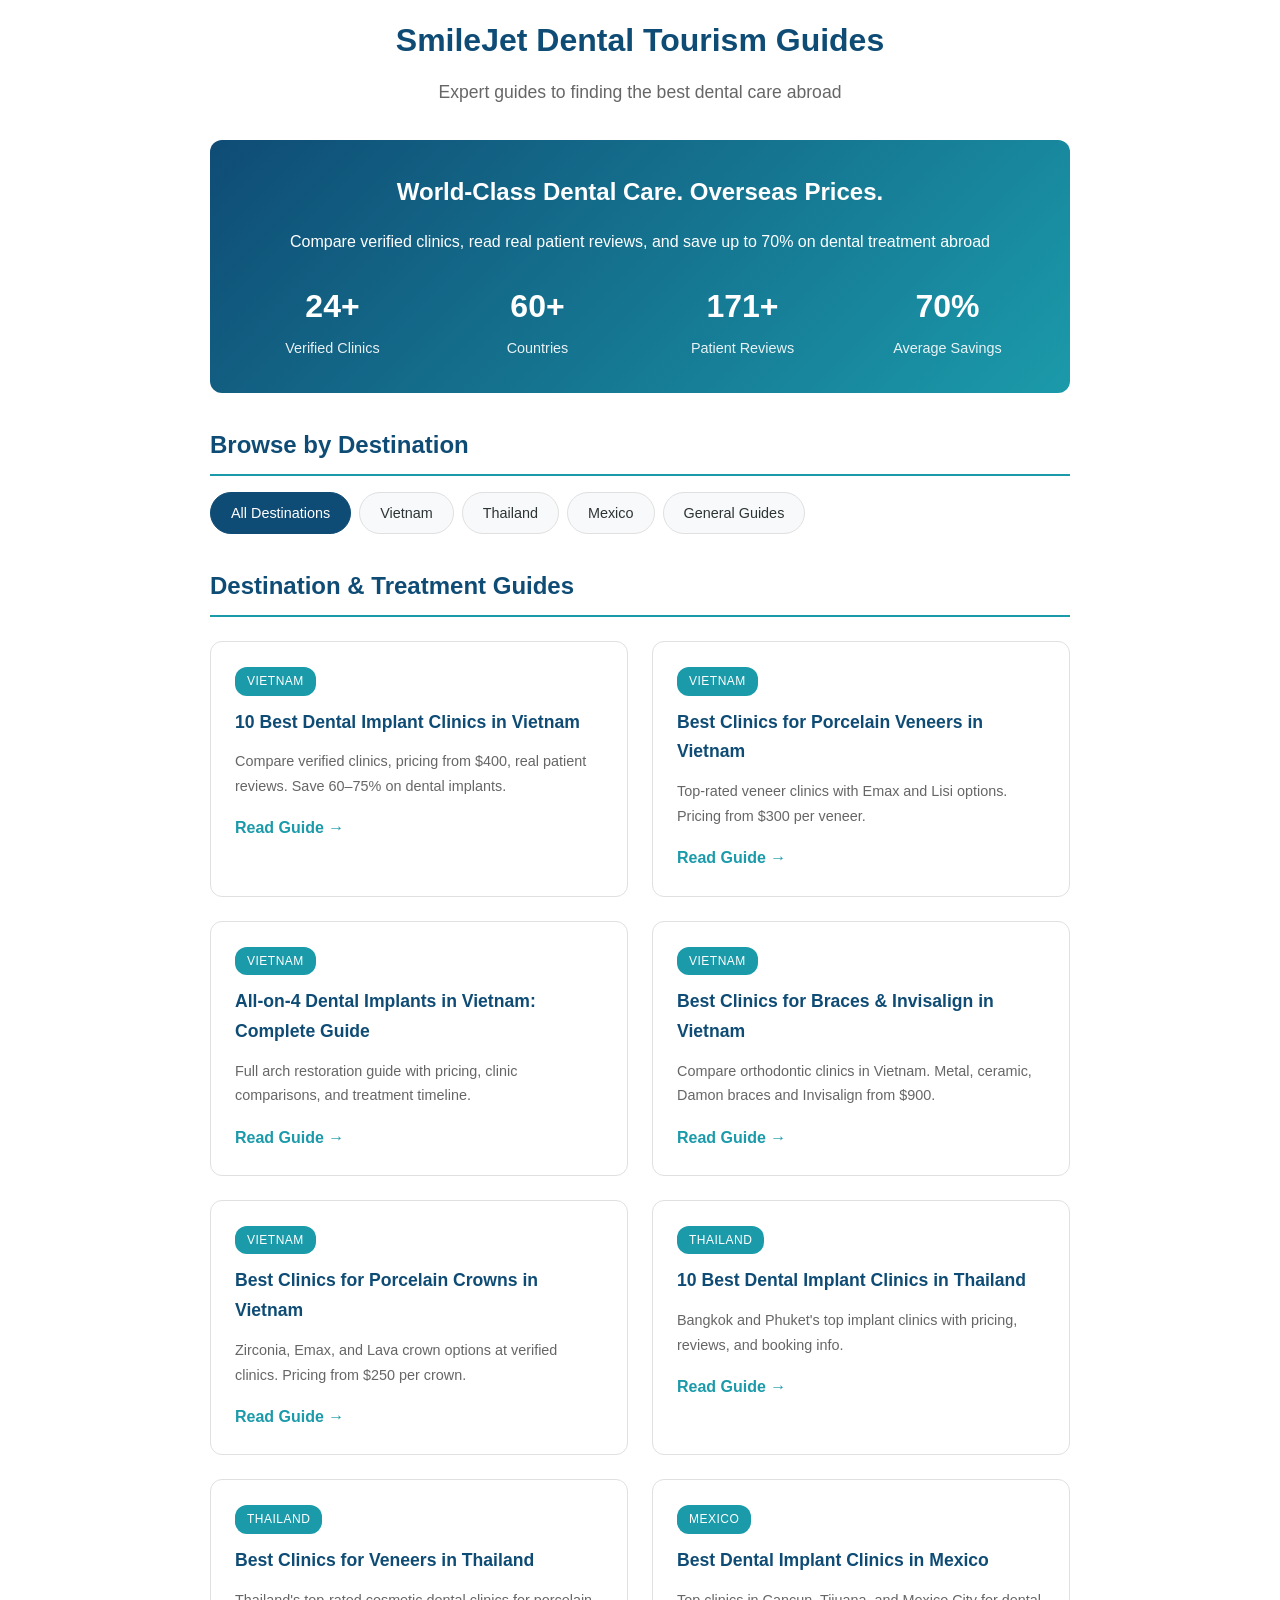
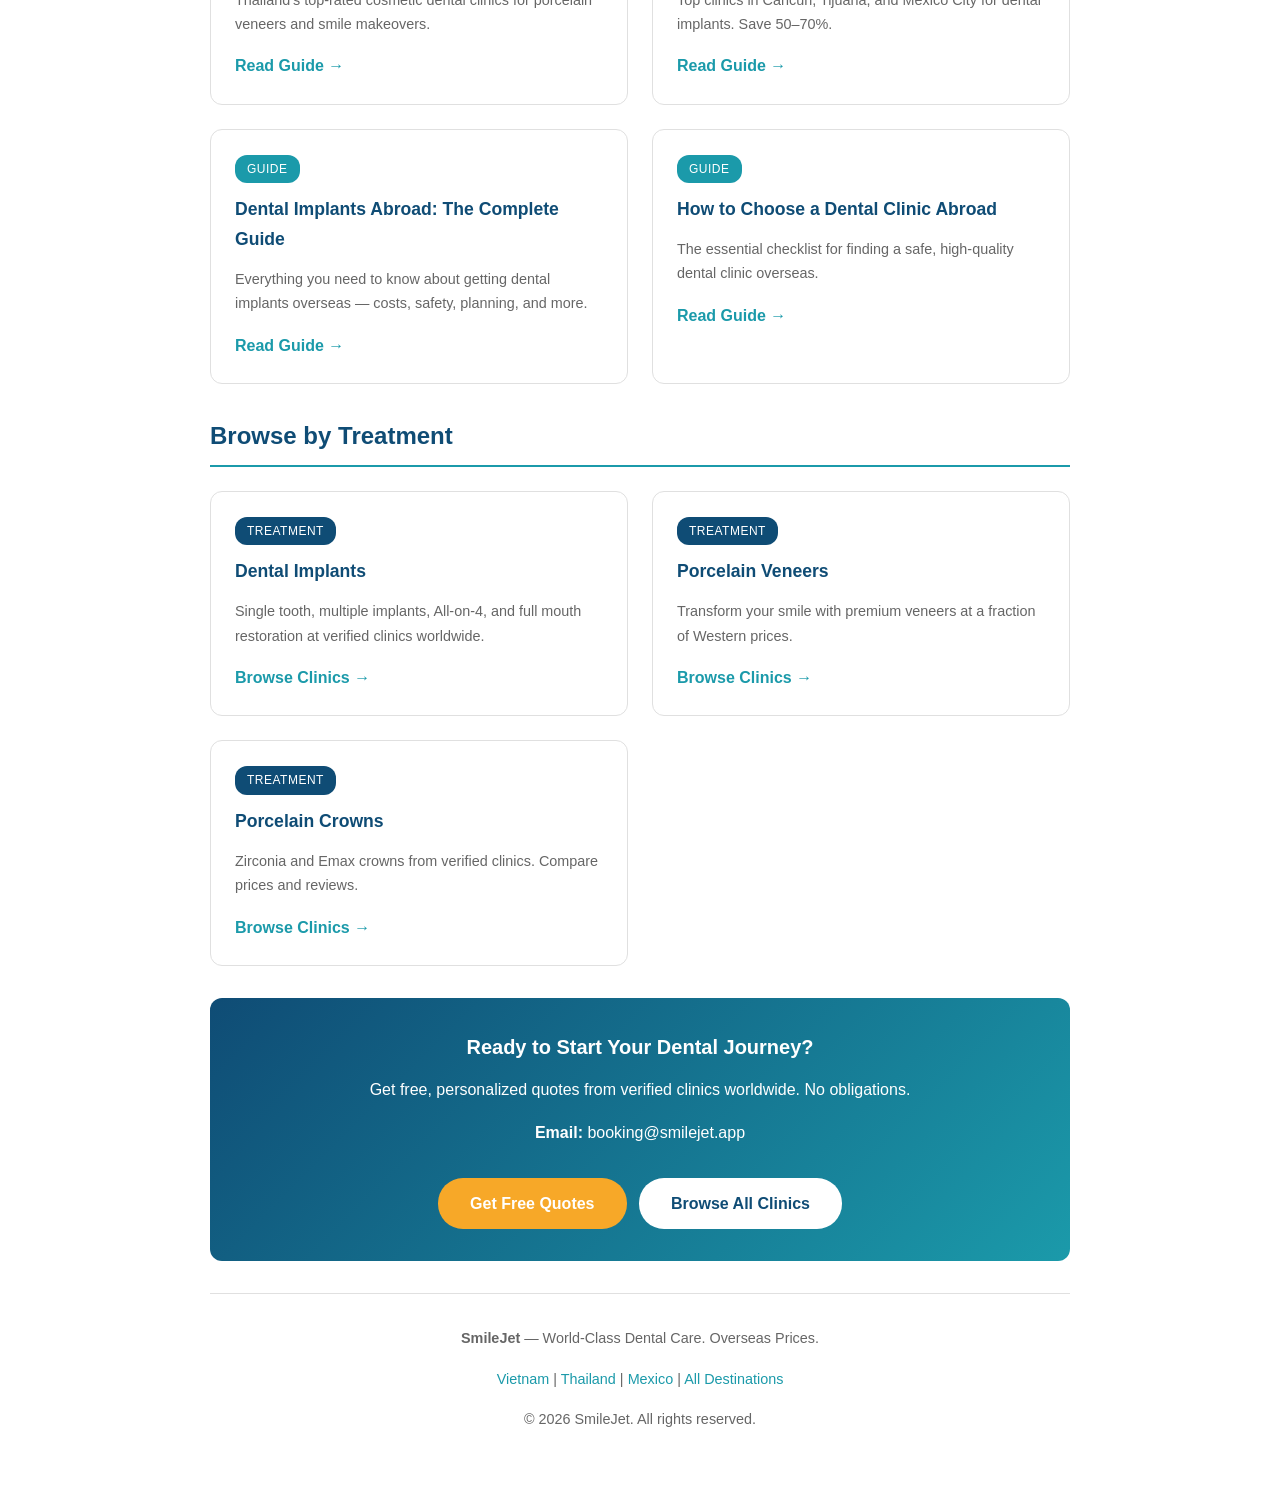
==== index.html @ b58873ee "Initial SEO content hub: template structure, sample article, and config - Shared CSS with SmileJet b" ====
<!DOCTYPE html>
<html lang="en">
<head>
    <meta charset="UTF-8">
    <meta name="viewport" content="width=device-width, initial-scale=1.0">
    <title>SmileJet — Dental Tourism Guides, Clinic Reviews & Pricing (2026)</title>
    <meta name="description" content="Compare verified dental clinics worldwide. Expert guides to dental implants, veneers, braces & more abroad. Real patient reviews, transparent pricing, save up to 70%.">
    <meta name="keywords" content="dental tourism, dental clinics abroad, dental implants overseas, SmileJet, dental tourism guides, best dental clinics, dental travel">
    <link rel="canonical" href="https://smilejet.app/guides">

    <!-- Open Graph -->
    <meta property="og:title" content="SmileJet — Dental Tourism Guides & Clinic Reviews">
    <meta property="og:description" content="Compare verified dental clinics worldwide. Expert guides, real reviews, save up to 70%.">
    <meta property="og:type" content="website">
    <meta property="og:url" content="https://smilejet.app/guides">
    <meta property="og:site_name" content="SmileJet">

    <!-- Twitter Card -->
    <meta name="twitter:card" content="summary_large_image">
    <meta name="twitter:title" content="SmileJet — Dental Tourism Guides & Clinic Reviews">
    <meta name="twitter:description" content="Compare verified dental clinics worldwide. Expert guides, real reviews, save up to 70%.">

    <!-- Schema.org: Organization -->
    <script type="application/ld+json">
    {
        "@context": "https://schema.org",
        "@type": "Organization",
        "name": "SmileJet",
        "url": "https://smilejet.app",
        "description": "Dental tourism platform connecting patients with verified clinics worldwide. Compare prices, read real reviews, and book appointments.",
        "email": "booking@smilejet.app"
    }
    </script>

    <link rel="stylesheet" href="css/style.css">
</head>
<body>

<header style="text-align: center; margin-bottom: 2rem;">
    <h1>SmileJet Dental Tourism Guides</h1>
    <p style="font-size: 1.1rem; color: #666;">Expert guides to finding the best dental care abroad</p>
</header>

<div class="hero-box">
    <h2>World-Class Dental Care. Overseas Prices.</h2>
    <p>Compare verified clinics, read real patient reviews, and save up to 70% on dental treatment abroad</p>
    <div class="stats">
        <div class="stat-item">
            <span class="stat-number">24+</span>
            <span class="stat-label">Verified Clinics</span>
        </div>
        <div class="stat-item">
            <span class="stat-number">60+</span>
            <span class="stat-label">Countries</span>
        </div>
        <div class="stat-item">
            <span class="stat-number">171+</span>
            <span class="stat-label">Patient Reviews</span>
        </div>
        <div class="stat-item">
            <span class="stat-number">70%</span>
            <span class="stat-label">Average Savings</span>
        </div>
    </div>
</div>

<section>
    <h2>Browse by Destination</h2>
    <div class="filter-tabs">
        <span class="filter-tab active" onclick="filterArticles('all')">All Destinations</span>
        <span class="filter-tab" onclick="filterArticles('vietnam')">Vietnam</span>
        <span class="filter-tab" onclick="filterArticles('thailand')">Thailand</span>
        <span class="filter-tab" onclick="filterArticles('mexico')">Mexico</span>
        <span class="filter-tab" onclick="filterArticles('guides')">General Guides</span>
    </div>
</section>

<section>
    <h2>Destination & Treatment Guides</h2>
    <div class="article-grid" id="article-grid">

        <!-- Vietnam Articles -->
        <div class="article-card" data-dest="vietnam">
            <span class="category">Vietnam</span>
            <h3>10 Best Dental Implant Clinics in Vietnam</h3>
            <p>Compare verified clinics, pricing from $400, real patient reviews. Save 60–75% on dental implants.</p>
            <a href="articles/vietnam/best-dental-implant-clinics-vietnam.html">Read Guide &#8594;</a>
        </div>

        <!-- Placeholder cards for future articles -->
        <div class="article-card" data-dest="vietnam">
            <span class="category">Vietnam</span>
            <h3>Best Clinics for Porcelain Veneers in Vietnam</h3>
            <p>Top-rated veneer clinics with Emax and Lisi options. Pricing from $300 per veneer.</p>
            <a href="articles/vietnam/best-veneer-clinics-vietnam.html">Read Guide &#8594;</a>
        </div>

        <div class="article-card" data-dest="vietnam">
            <span class="category">Vietnam</span>
            <h3>All-on-4 Dental Implants in Vietnam: Complete Guide</h3>
            <p>Full arch restoration guide with pricing, clinic comparisons, and treatment timeline.</p>
            <a href="articles/vietnam/all-on-4-dental-implants-vietnam.html">Read Guide &#8594;</a>
        </div>

        <div class="article-card" data-dest="vietnam">
            <span class="category">Vietnam</span>
            <h3>Best Clinics for Braces & Invisalign in Vietnam</h3>
            <p>Compare orthodontic clinics in Vietnam. Metal, ceramic, Damon braces and Invisalign from $900.</p>
            <a href="articles/vietnam/best-braces-clinics-vietnam.html">Read Guide &#8594;</a>
        </div>

        <div class="article-card" data-dest="vietnam">
            <span class="category">Vietnam</span>
            <h3>Best Clinics for Porcelain Crowns in Vietnam</h3>
            <p>Zirconia, Emax, and Lava crown options at verified clinics. Pricing from $250 per crown.</p>
            <a href="articles/vietnam/best-crown-clinics-vietnam.html">Read Guide &#8594;</a>
        </div>

        <!-- Thailand Articles -->
        <div class="article-card" data-dest="thailand">
            <span class="category">Thailand</span>
            <h3>10 Best Dental Implant Clinics in Thailand</h3>
            <p>Bangkok and Phuket's top implant clinics with pricing, reviews, and booking info.</p>
            <a href="articles/thailand/best-dental-implant-clinics-thailand.html">Read Guide &#8594;</a>
        </div>

        <div class="article-card" data-dest="thailand">
            <span class="category">Thailand</span>
            <h3>Best Clinics for Veneers in Thailand</h3>
            <p>Thailand's top-rated cosmetic dental clinics for porcelain veneers and smile makeovers.</p>
            <a href="articles/thailand/best-veneer-clinics-thailand.html">Read Guide &#8594;</a>
        </div>

        <!-- Mexico Articles -->
        <div class="article-card" data-dest="mexico">
            <span class="category">Mexico</span>
            <h3>Best Dental Implant Clinics in Mexico</h3>
            <p>Top clinics in Cancun, Tijuana, and Mexico City for dental implants. Save 50–70%.</p>
            <a href="articles/mexico/best-dental-implant-clinics-mexico.html">Read Guide &#8594;</a>
        </div>

        <!-- General Guides -->
        <div class="article-card" data-dest="guides">
            <span class="category">Guide</span>
            <h3>Dental Implants Abroad: The Complete Guide</h3>
            <p>Everything you need to know about getting dental implants overseas — costs, safety, planning, and more.</p>
            <a href="articles/guides/dental-implants-abroad-complete-guide.html">Read Guide &#8594;</a>
        </div>

        <div class="article-card" data-dest="guides">
            <span class="category">Guide</span>
            <h3>How to Choose a Dental Clinic Abroad</h3>
            <p>The essential checklist for finding a safe, high-quality dental clinic overseas.</p>
            <a href="articles/guides/how-to-choose-dental-clinic-abroad.html">Read Guide &#8594;</a>
        </div>

    </div>
</section>

<section>
    <h2>Browse by Treatment</h2>
    <div class="article-grid">
        <div class="article-card">
            <span class="category" style="background: var(--primary-color);">Treatment</span>
            <h3>Dental Implants</h3>
            <p>Single tooth, multiple implants, All-on-4, and full mouth restoration at verified clinics worldwide.</p>
            <a href="https://smilejet.app/treatments/dental-implants">Browse Clinics &#8594;</a>
        </div>
        <div class="article-card">
            <span class="category" style="background: var(--primary-color);">Treatment</span>
            <h3>Porcelain Veneers</h3>
            <p>Transform your smile with premium veneers at a fraction of Western prices.</p>
            <a href="https://smilejet.app/treatments/veneers">Browse Clinics &#8594;</a>
        </div>
        <div class="article-card">
            <span class="category" style="background: var(--primary-color);">Treatment</span>
            <h3>Porcelain Crowns</h3>
            <p>Zirconia and Emax crowns from verified clinics. Compare prices and reviews.</p>
            <a href="https://smilejet.app/treatments/crowns">Browse Clinics &#8594;</a>
        </div>
    </div>
</section>

<div class="cta-box">
    <h3>Ready to Start Your Dental Journey?</h3>
    <p>Get free, personalized quotes from verified clinics worldwide. No obligations.</p>
    <p style="margin-top: 1rem;">
        <strong>Email:</strong> booking@smilejet.app
    </p>
    <a href="https://smilejet.app/quote" class="cta-button">Get Free Quotes</a>
    <a href="https://smilejet.app/clinics" class="cta-secondary">Browse All Clinics</a>
</div>

<div class="site-footer">
    <p><strong>SmileJet</strong> — World-Class Dental Care. Overseas Prices.</p>
    <p><a href="https://smilejet.app/destinations/vietnam">Vietnam</a> | <a href="https://smilejet.app/destinations/thailand">Thailand</a> | <a href="https://smilejet.app/destinations/mexico">Mexico</a> | <a href="https://smilejet.app">All Destinations</a></p>
    <p style="margin-top: 0.5rem;">&copy; 2026 SmileJet. All rights reserved.</p>
</div>

<script>
function filterArticles(dest) {
    var cards = document.querySelectorAll('.article-card[data-dest]');
    var tabs = document.querySelectorAll('.filter-tab');

    tabs.forEach(function(tab) { tab.classList.remove('active'); });
    event.target.classList.add('active');

    cards.forEach(function(card) {
        if (dest === 'all' || card.dataset.dest === dest) {
            card.style.display = 'block';
        } else {
            card.style.display = 'none';
        }
    });
}
</script>

</body>
</html>
---- css/style.css ----
/* SmileJet SEO Content Hub - Shared Styles */

:root {
    --primary-color: #0f4c75;
    --secondary-color: #1b9aaa;
    --accent-color: #f7a828;
    --text-color: #2d3436;
    --light-bg: #f8f9fa;
    --border-color: #e0e0e0;
    --success-color: #27ae60;
}

* { box-sizing: border-box; margin: 0; padding: 0; }

body {
    font-family: 'Segoe UI', Tahoma, Geneva, Verdana, sans-serif;
    line-height: 1.7;
    color: var(--text-color);
    max-width: 900px;
    margin: 0 auto;
    padding: 20px;
}

h1 { color: var(--primary-color); font-size: 2rem; margin-bottom: 1rem; line-height: 1.3; }
h2 { color: var(--primary-color); font-size: 1.5rem; margin: 2rem 0 1rem; padding-bottom: 0.5rem; border-bottom: 2px solid var(--secondary-color); }
h3 { color: var(--secondary-color); font-size: 1.25rem; margin: 1.5rem 0 0.75rem; }
p { margin-bottom: 1rem; }
a { color: var(--secondary-color); }

.meta-info { color: #666; font-size: 0.9rem; margin-bottom: 1.5rem; padding-bottom: 1rem; border-bottom: 1px solid var(--border-color); }

/* Hero / Stats Box */
.hero-box {
    background: linear-gradient(135deg, var(--primary-color) 0%, var(--secondary-color) 100%);
    color: #fff;
    padding: 2rem;
    border-radius: 12px;
    margin: 1.5rem 0;
    text-align: center;
}
.hero-box h2 { color: #fff; border: none; margin: 0 0 1rem; padding: 0; }
.hero-box .stats {
    display: grid;
    grid-template-columns: repeat(auto-fit, minmax(150px, 1fr));
    gap: 1.5rem;
    margin-top: 1.5rem;
}
.hero-box .stat-item { text-align: center; }
.hero-box .stat-number { font-size: 2rem; font-weight: bold; display: block; }
.hero-box .stat-label { font-size: 0.9rem; opacity: 0.9; }

/* TL;DR Summary */
.tldr-box {
    background: linear-gradient(135deg, var(--light-bg) 0%, #e0f4f5 100%);
    border-left: 4px solid var(--secondary-color);
    padding: 1.5rem;
    margin: 1.5rem 0;
    border-radius: 0 8px 8px 0;
}
.tldr-box h3 { margin-top: 0; color: var(--primary-color); }

/* Table of Contents */
.toc { background: var(--light-bg); padding: 1.5rem; border-radius: 8px; margin: 1.5rem 0; }
.toc h3 { margin-top: 0; }
.toc ul { list-style: none; padding-left: 0; }
.toc li { padding: 0.5rem 0; border-bottom: 1px solid var(--border-color); }
.toc li:last-child { border-bottom: none; }
.toc a { color: var(--secondary-color); text-decoration: none; }
.toc a:hover { text-decoration: underline; }

/* Numbered Reason Cards */
.reason-card {
    background: #fff;
    border: 1px solid var(--border-color);
    border-radius: 12px;
    padding: 1.5rem;
    margin: 1.5rem 0;
    box-shadow: 0 2px 8px rgba(0,0,0,0.08);
}
.reason-header {
    display: flex;
    align-items: center;
    gap: 1rem;
    margin-bottom: 1rem;
}
.reason-number {
    background: linear-gradient(135deg, var(--secondary-color) 0%, var(--primary-color) 100%);
    color: #fff;
    width: 50px;
    height: 50px;
    border-radius: 50%;
    display: flex;
    align-items: center;
    justify-content: center;
    font-weight: bold;
    font-size: 1.3rem;
    flex-shrink: 0;
}
.reason-title { color: var(--primary-color); margin: 0; font-size: 1.2rem; }

/* Highlight/Callout Box */
.highlight-box {
    background: #e8f5e9;
    border: 1px solid var(--success-color);
    border-radius: 8px;
    padding: 1rem;
    margin: 1rem 0;
}

/* Price Tables */
.price-table { width: 100%; border-collapse: collapse; margin: 1.5rem 0; font-size: 0.95rem; }
.price-table th, .price-table td { padding: 0.75rem 1rem; text-align: left; border-bottom: 1px solid var(--border-color); }
.price-table th { background: var(--primary-color); color: #fff; font-weight: 600; }
.price-table tr:nth-child(even) { background: var(--light-bg); }
.price-table tr:hover { background: #e0f4f5; }

/* Testimonials */
.testimonial {
    background: var(--light-bg);
    border-left: 4px solid var(--secondary-color);
    padding: 1.5rem;
    margin: 1.5rem 0;
    border-radius: 0 8px 8px 0;
    font-style: italic;
}
.testimonial-author {
    font-style: normal;
    font-weight: bold;
    color: var(--primary-color);
    margin-top: 0.75rem;
}

/* Info Boxes */
.info-box {
    background: #fff;
    border: 1px solid var(--border-color);
    border-radius: 8px;
    padding: 1.25rem;
    margin: 0.75rem 0;
}
.info-box h4 { color: var(--primary-color); margin: 0 0 0.75rem; font-size: 1.1rem; }
.info-box p { margin: 0.25rem 0; font-size: 0.95rem; }

/* FAQ */
.faq-section { margin: 2rem 0; }
.faq-item { background: var(--light-bg); border-radius: 8px; margin-bottom: 1rem; padding: 1.25rem; }
.faq-item h4 { color: var(--primary-color); margin-bottom: 0.75rem; font-size: 1.05rem; }
.faq-item p { margin: 0; color: #555; }

/* CTA Box */
.cta-box {
    background: linear-gradient(135deg, var(--primary-color) 0%, var(--secondary-color) 100%);
    color: #fff;
    padding: 2rem;
    border-radius: 12px;
    text-align: center;
    margin: 2rem 0;
}
.cta-box h3 { color: #fff; margin-top: 0; border: none; }
.cta-box a.cta-button {
    display: inline-block;
    background: var(--accent-color);
    color: #fff;
    padding: 0.75rem 2rem;
    border-radius: 25px;
    text-decoration: none;
    font-weight: bold;
    margin-top: 1rem;
    transition: background 0.2s;
}
.cta-box a.cta-button:hover { background: #e6991f; }
.cta-box a.cta-secondary {
    display: inline-block;
    background: #fff;
    color: var(--primary-color);
    padding: 0.75rem 2rem;
    border-radius: 25px;
    text-decoration: none;
    font-weight: bold;
    margin-top: 0.5rem;
    margin-left: 0.5rem;
}

/* Country Price Comparison Grid */
.comparison-grid {
    display: grid;
    grid-template-columns: repeat(auto-fit, minmax(200px, 1fr));
    gap: 1rem;
    margin: 1.5rem 0;
}
.comparison-item {
    background: var(--light-bg);
    padding: 1.25rem;
    border-radius: 8px;
    text-align: center;
}
.comparison-item .country { font-weight: bold; color: var(--primary-color); margin-bottom: 0.5rem; }
.comparison-item .price { font-size: 1.5rem; font-weight: bold; }
.comparison-item .savings { color: var(--success-color); font-weight: bold; }
.comparison-item.highlighted {
    background: #e8f5e9;
    border: 2px solid var(--success-color);
}

/* Feature Grid */
.feature-grid {
    display: grid;
    grid-template-columns: repeat(auto-fit, minmax(180px, 1fr));
    gap: 1rem;
    margin: 1rem 0;
}
.feature-item {
    background: #e0f4f5;
    padding: 1rem;
    border-radius: 8px;
    text-align: center;
    font-size: 0.9rem;
}
.feature-item .icon { font-size: 1.5rem; margin-bottom: 0.5rem; }

/* Clinic Card (for listing clinics in articles) */
.clinic-card {
    background: #fff;
    border: 1px solid var(--border-color);
    border-radius: 12px;
    padding: 1.5rem;
    margin: 1rem 0;
    box-shadow: 0 2px 8px rgba(0,0,0,0.06);
}
.clinic-card h4 { color: var(--primary-color); margin: 0 0 0.5rem; }
.clinic-card .clinic-meta { font-size: 0.9rem; color: #666; margin-bottom: 0.75rem; }
.clinic-card .clinic-badge {
    display: inline-block;
    background: var(--secondary-color);
    color: #fff;
    font-size: 0.75rem;
    padding: 0.2rem 0.6rem;
    border-radius: 12px;
    margin-right: 0.5rem;
}
.clinic-card a {
    display: inline-block;
    color: var(--secondary-color);
    text-decoration: none;
    font-weight: 600;
    margin-top: 0.5rem;
}

/* Related Articles */
.related-articles {
    display: grid;
    grid-template-columns: repeat(auto-fit, minmax(250px, 1fr));
    gap: 1rem;
    margin: 1rem 0;
}
.related-card {
    background: var(--light-bg);
    border-radius: 8px;
    padding: 1.25rem;
}
.related-card h4 { font-size: 1rem; margin: 0 0 0.5rem; }
.related-card a { color: var(--secondary-color); text-decoration: none; font-weight: 600; font-size: 0.9rem; }

/* Article Grid (homepage) */
.article-grid {
    display: grid;
    grid-template-columns: repeat(auto-fit, minmax(280px, 1fr));
    gap: 1.5rem;
    margin: 1.5rem 0;
}
.article-card {
    background: #fff;
    border: 1px solid var(--border-color);
    border-radius: 12px;
    padding: 1.5rem;
    transition: transform 0.2s, box-shadow 0.2s;
}
.article-card:hover { transform: translateY(-4px); box-shadow: 0 8px 25px rgba(0,0,0,0.1); }
.article-card h3 { font-size: 1.1rem; margin: 0.75rem 0; color: var(--primary-color); }
.article-card p { font-size: 0.9rem; color: #666; margin-bottom: 1rem; }
.article-card a { color: var(--secondary-color); text-decoration: none; font-weight: 600; }
.article-card .category {
    display: inline-block;
    background: var(--secondary-color);
    color: #fff;
    font-size: 0.75rem;
    padding: 0.25rem 0.75rem;
    border-radius: 12px;
    text-transform: uppercase;
    letter-spacing: 0.5px;
}

/* Filter Tabs */
.filter-tabs { display: flex; flex-wrap: wrap; gap: 0.5rem; margin: 1rem 0; }
.filter-tab {
    padding: 0.5rem 1.25rem;
    border-radius: 25px;
    background: var(--light-bg);
    color: var(--text-color);
    border: 1px solid var(--border-color);
    cursor: pointer;
    font-size: 0.9rem;
    transition: all 0.2s;
}
.filter-tab:hover { background: #e0f4f5; }
.filter-tab.active {
    background: var(--primary-color);
    color: #fff;
    border-color: var(--primary-color);
}

/* Site Footer */
.site-footer {
    text-align: center;
    padding: 2rem 0;
    margin-top: 2rem;
    border-top: 1px solid var(--border-color);
    font-size: 0.9rem;
    color: #666;
}
.site-footer a { color: var(--secondary-color); text-decoration: none; }

/* Responsive */
@media (max-width: 600px) {
    h1 { font-size: 1.5rem; }
    .hero-box .stats { grid-template-columns: 1fr 1fr; }
    .price-table { font-size: 0.85rem; }
    .price-table th, .price-table td { padding: 0.5rem; }
    .comparison-grid { grid-template-columns: 1fr 1fr; }
    .cta-box a.cta-secondary { margin-left: 0; display: block; }
}
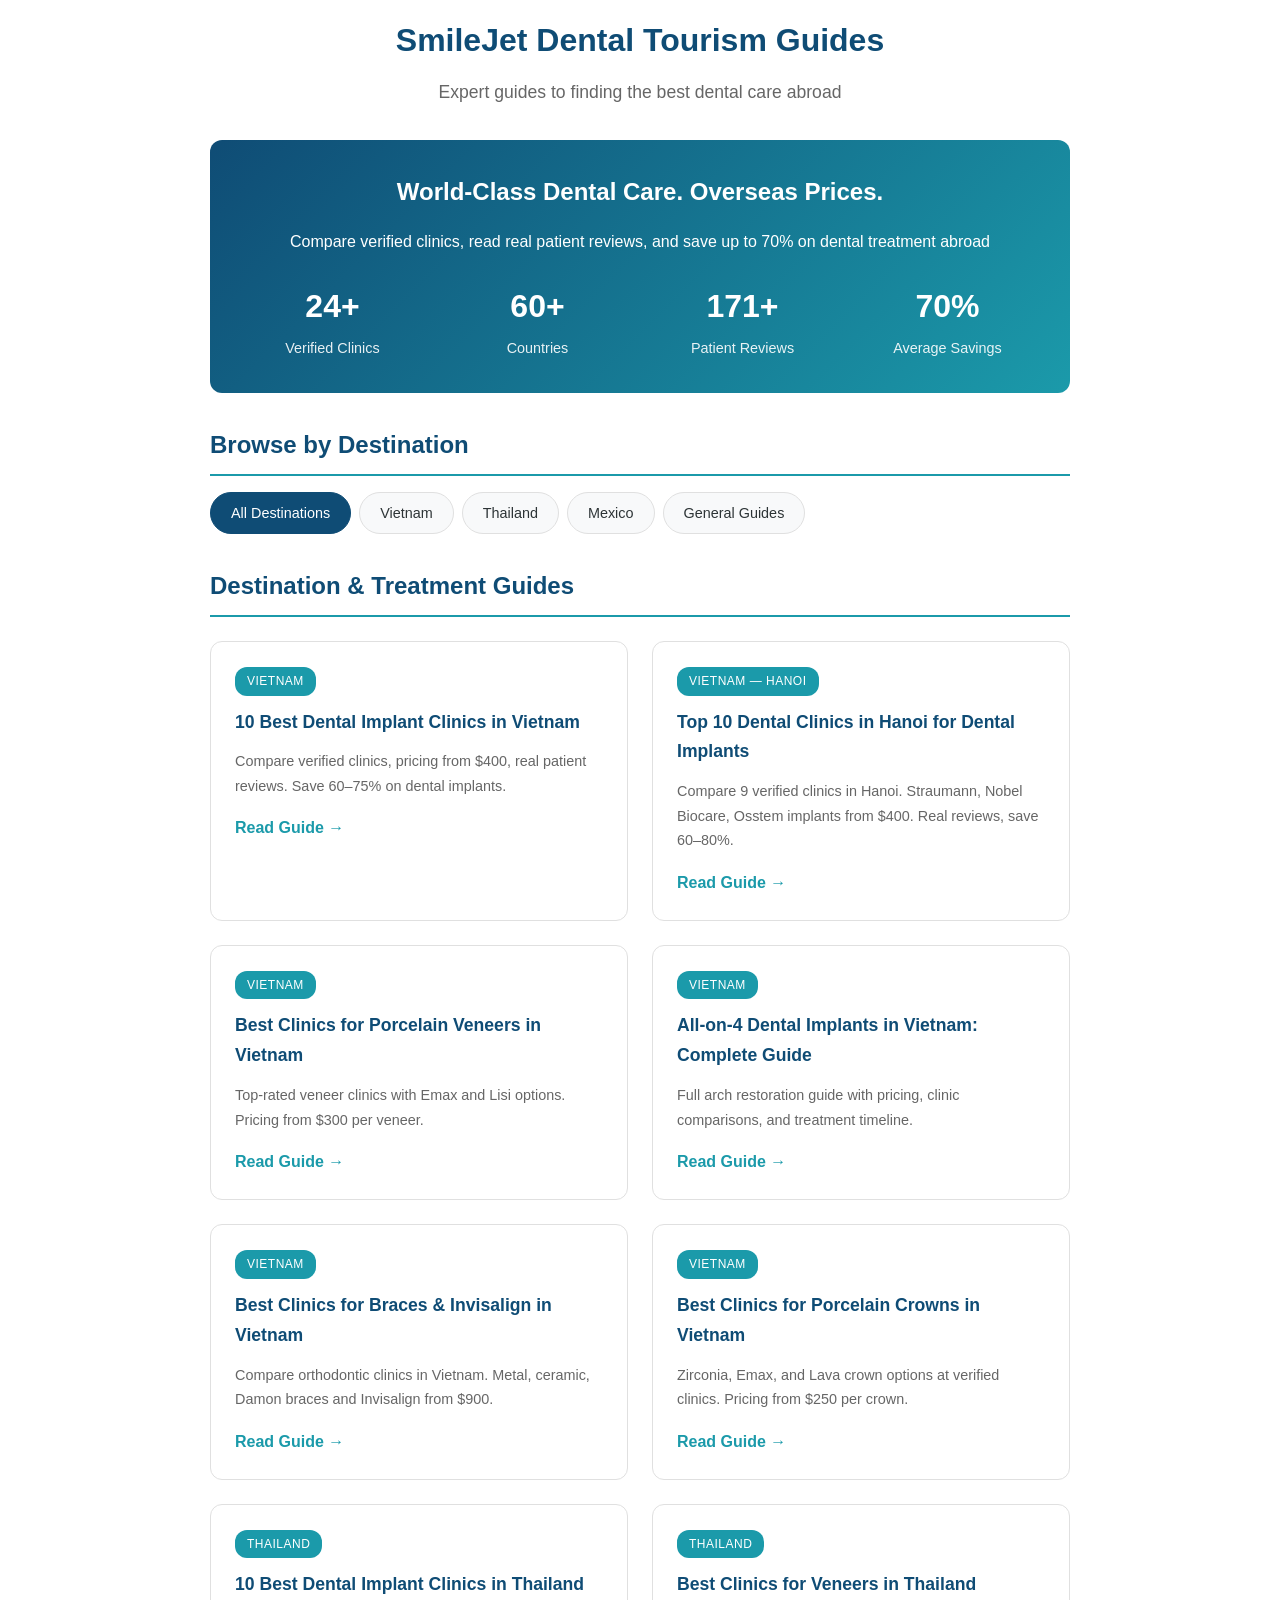
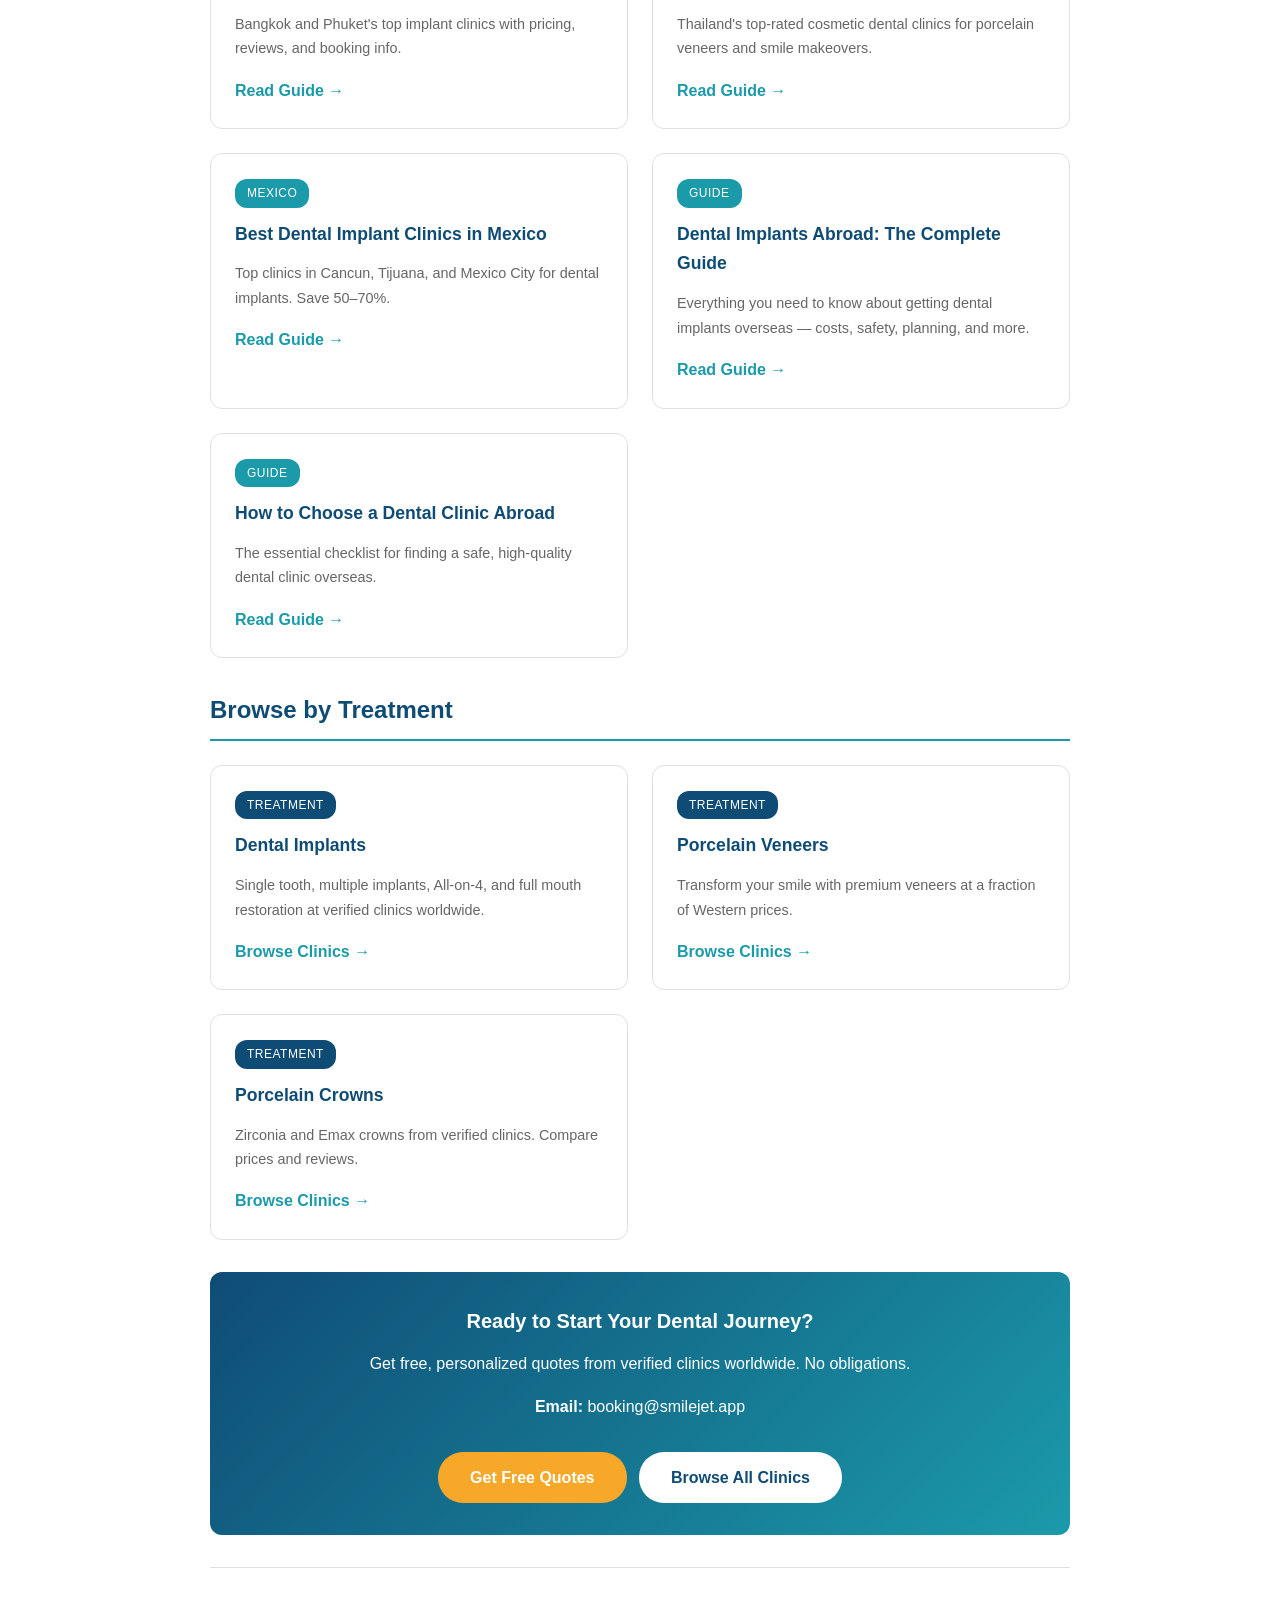
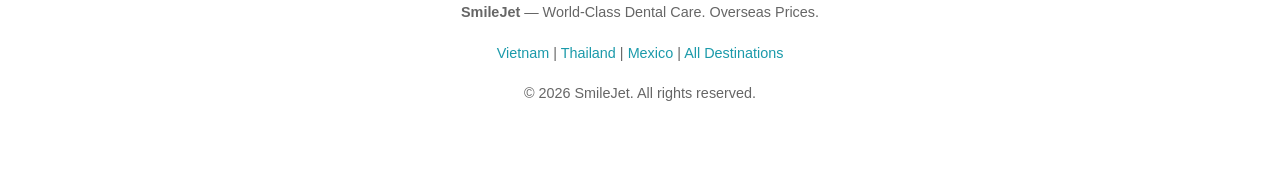
==== commit 2dd51666: "Add article: Top 10 Dental Implant Clinics in Hanoi - 9 verified clinics ranked with real SmileJet d" ====
--- a/index.html
+++ b/index.html
@@ -87,6 +87,13 @@
             <a href="articles/vietnam/best-dental-implant-clinics-vietnam.html">Read Guide &#8594;</a>
         </div>
 
+        <div class="article-card" data-dest="vietnam">
+            <span class="category">Vietnam — Hanoi</span>
+            <h3>Top 10 Dental Clinics in Hanoi for Dental Implants</h3>
+            <p>Compare 9 verified clinics in Hanoi. Straumann, Nobel Biocare, Osstem implants from $400. Real reviews, save 60–80%.</p>
+            <a href="articles/vietnam/hanoi/top-10-dental-implant-clinics-hanoi.html">Read Guide &#8594;</a>
+        </div>
+
         <!-- Placeholder cards for future articles -->
         <div class="article-card" data-dest="vietnam">
             <span class="category">Vietnam</span>
